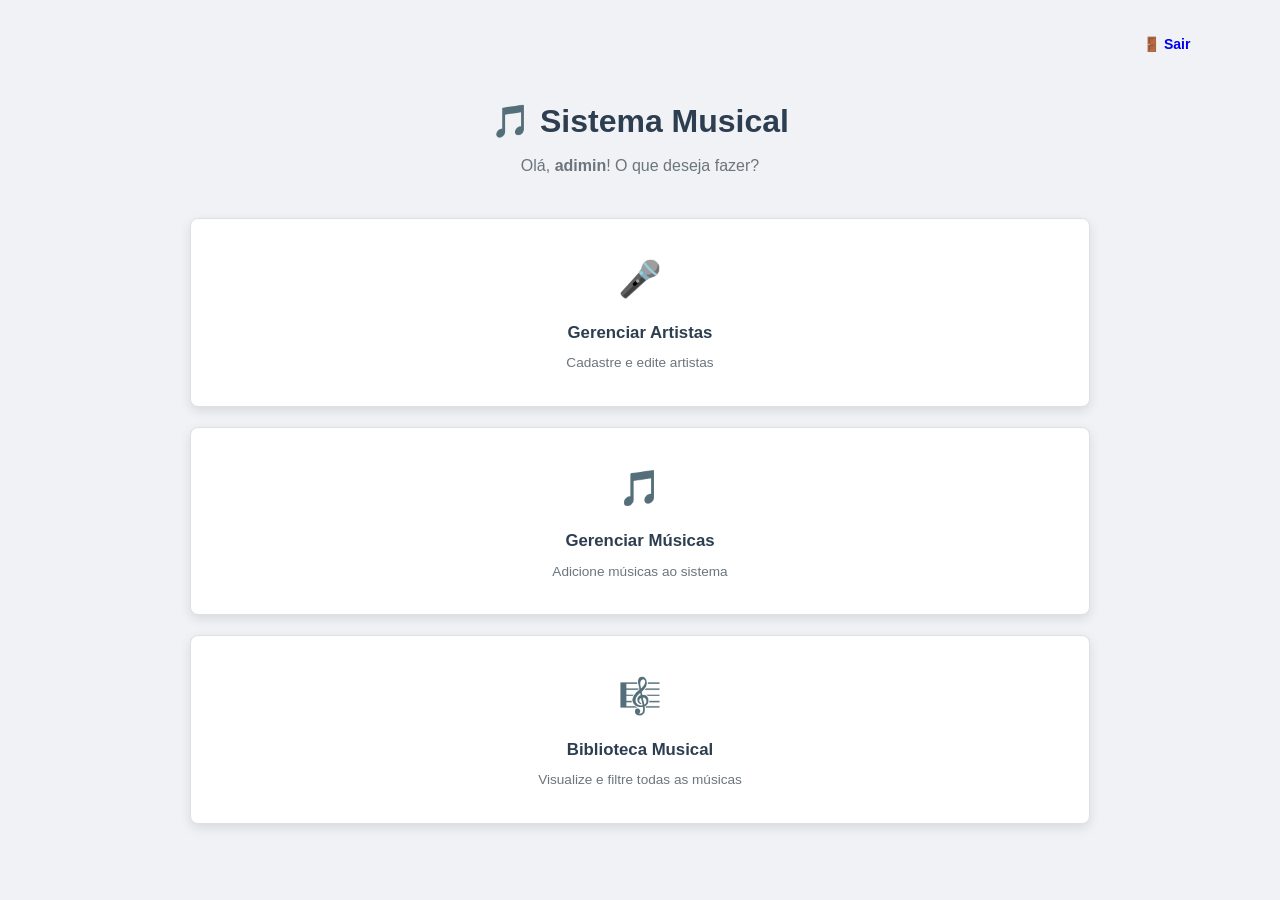
==== index.html @ 37819f77 "Aula 1" ====
<!DOCTYPE html>
<html lang="pt-br">

<head>
    <meta charset="UTF-8">
    <meta name="viewport" content="width=device-width, initial-scale=1.0">
    <title>Login - Sistema Musical</title>
    <link rel="icon" href="data:image/svg+xml,<svg xmlns=%27http://www.w3.org/2000/svg%27 viewBox=%270 0 100
100%27><text y=%27.9em%27 font-size=%2790%27>🎵</text></svg>">
    <link rel="stylesheet" href="styles.css">
</head>

<body>


    <div class="container">

        <div class="topbar">
            <a href="login.html" class="btn-back">🚪 Sair</a>
        </div>

        <div class="page-header">
            <h1>🎵 Sistema Musical</h1>
            <p>Olá, <strong>adimin</strong>! O que deseja fazer?</p>
        </div>

        <div class="menu-grid">

            <div class="menu-card">
                <a href="cadastro_artista.html">
                    <div class="menu-card-icon">🎤</div>
                    <div class="menu-card-title">Gerenciar Artistas</div>
                    <div class="menu-card-desc">Cadastre e edite artistas</div>
                </a>

            </div>
            <div class="menu-card">
                <a href="cadastro_musica.html">
                    <div class="menu-card-icon">🎵</div>
                    <div class="menu-card-title">Gerenciar Músicas</div>
                    <div class="menu-card-desc">Adicione músicas ao sistema</div>
                </a>
            </div>
            <div class="menu-card">
               <a href="listagem_musicais.html">
                    <div class="menu-card-icon">🎼</div>
                    <div class="menu-card-title">Biblioteca Musical</div>
                    <div class="menu-card-desc">Visualize e filtre todas as músicas</div>
                </a>
            </div>
        </div>
    </div>
</body>

</html>
---- styles.css ----
:root {
    --primary: #2c3e50;
    --blue: #3498db;
    --blue-dark: #2980b9;
    --green: #27ae60;
    --red: #e74c3c;
    --red-dark: #c0392b;
    --bg: #f0f2f5;
    --surface: #ffffff;
    --border: #dde1e7;
    --text: #2c3e50;
    --text-muted: #6c757d;
    --shadow-sm: 0 1px 3px rgba(0, 0, 0, .08);
    --shadow-md: 0 4px 12px rgba(0, 0, 0, .10);
    --radius: 8px;
    --font: 'Segoe UI', sistem-ui, apple-system, sans-serif;


}

*,
*::before,
*::after {
    margin: 0;
    padding: 0;
    box-sizing: border-box;
}


body {
    font-family: var(--font);
    background-color: var(--bg);
    color: var(--text);
    line-height: 1.6;
    min-height: 100vh;
}

form {
    background: var(--surface);
    padding: 2rem;
    border-radius: var(--radius);
    box-shadow: var(--shadow-md);
    margin-bottom: 2rem;
}

.form-grup {
    margin-bottom: 1.25rem;

}

label {
    display: block;
    margin-bottom: .4rem;
    font-size: .9rem;
    font-weight: 600;
    color: var(--primary)
}

input[type="text"],
input[type="password"],
textarea,
select {
    width: 100%;
    padding: .65rem .85rem;
    border: 1.5px solid var(var(--border));
    border-radius: 6px;
    font-size: .95rem;
    font-family: var(--font);
    color: var(--text);
    background-color: var(--surface);
    transition: border-color .2s, box-shadow .2s;
}

input:focus,
textarea:focus,
select:focus {
    outline: none;
    border-color: var(--blue);
    box-shadow: 0 0 0 3px rgba(52, 152, 219, .15);

}


.btn-primary,
.btn-edit,
.btn-delete,
.btn-music,
.btn-back,
.btn-youtube {
    display: inline-flex;
    align-items: center;
    justify-content: center;
    gap: .35rem;
    padding: .55rem 1.1rem;
    border: none;
    border-radius: 6px;
    font-size: .875rem;
    font-weight: 600;
    font-family: var(--font);
    cursor: pointer;
    text-decoration: none;
    white-space: nowrap;
    transition: background-color .2s, transform .15s box-shadow .2s;
}




.login-page {
    display: flex;
    justify-content: center;
    align-items: center;
    min-height: 100vh;
    background-color: var(--bg);
    padding: 1rem;
}

.login-card {
    background: var(--surface);
    padding: 2.5rem 2rem;
    border-radius: var(--radius);
    box-shadow: var(--shadow-md);
    width: 100%;
    max-width: 400px;
}

.login-card form {
    background: none;
    box-shadow: none;
    padding: 0;
    margin: 0;
}

.login-header {
    text-align: center;
    margin-bottom: 1.75rem;
}

.login-header h1 {
    font-size: 1.6rem;
    color: var(--primary);
    margin: .25rem;
}

.login-header p {
    color: var(--text-muted);
    font-size: .9rem;
}

.login-card .btn-primary {
    width: 100%;
    margin-top: .25rem;
}

.login-hint {
    margin-top: 1.25rem;
    padding: .75rem 1rem;
    background: var(--bg);
    border-radius: var(--radius);
    text-align: center;
    font-size: .82rem;
    color: var(--text-muted);
    border: 1px solid var(--border);
}

.login-hint code {
    background: #e9ecef;
    padding: .1rem .35rem;
    border-radius: 3px;
    font-size: .8rem;
}

.container {
    max-width: 1200px;
    margin: 0 auto;
    padding: 24px 32px;
}


.topbar {
    display: flex;
    justify-content: flex-end;
    margin-bottom: 2rem;
}

.page-header {
    text-align: center;
    margin-bottom: 2.5rem;
}
.page-header h1{
    font-size: 2rem;
    color: var(--primary);
    margin-bottom: .35rem;
}

.page-header p {
    color: var(--text-muted);
    font-size: 1rem;
}

.menu-grid{
    display: grid;
    grid-template-columns: repeat(auto-fit, minmax(240px, lfr));
    gap: 1.25rem;
    max-width: 900px;
    margin: 0 auto;

}


.menu-card{
    background: var(--surface);
    border-radius: var(--radius);
    box-shadow: var(--shadow-md);
    transition: trnsform .2s, box-shadow .2s;
    border: 1px solid var(--border);
}

.menu-card:hover{
    transform: translateY(-4px);
    box-shadow: 0 8px 20px rgba(0, 0, 0, .13);
}

.menu-card a {
    display: block;
    padding: 2rem 1.5rem;
    text-align: center;
    text-decoration: none;
    color: var(--text);
}

.menu-card-icon{
    font-size: 2.2rem;
    margin-bottom: .75rem;
}

.menu-card-title{
    font-size: 1.05rem;
    font-weight: 600;
    color: var(--primary);
    margin-bottom: .35rem;
}

.menu-card-desc{
    font-size: .85rem;
    color: var(--text-muted);
}
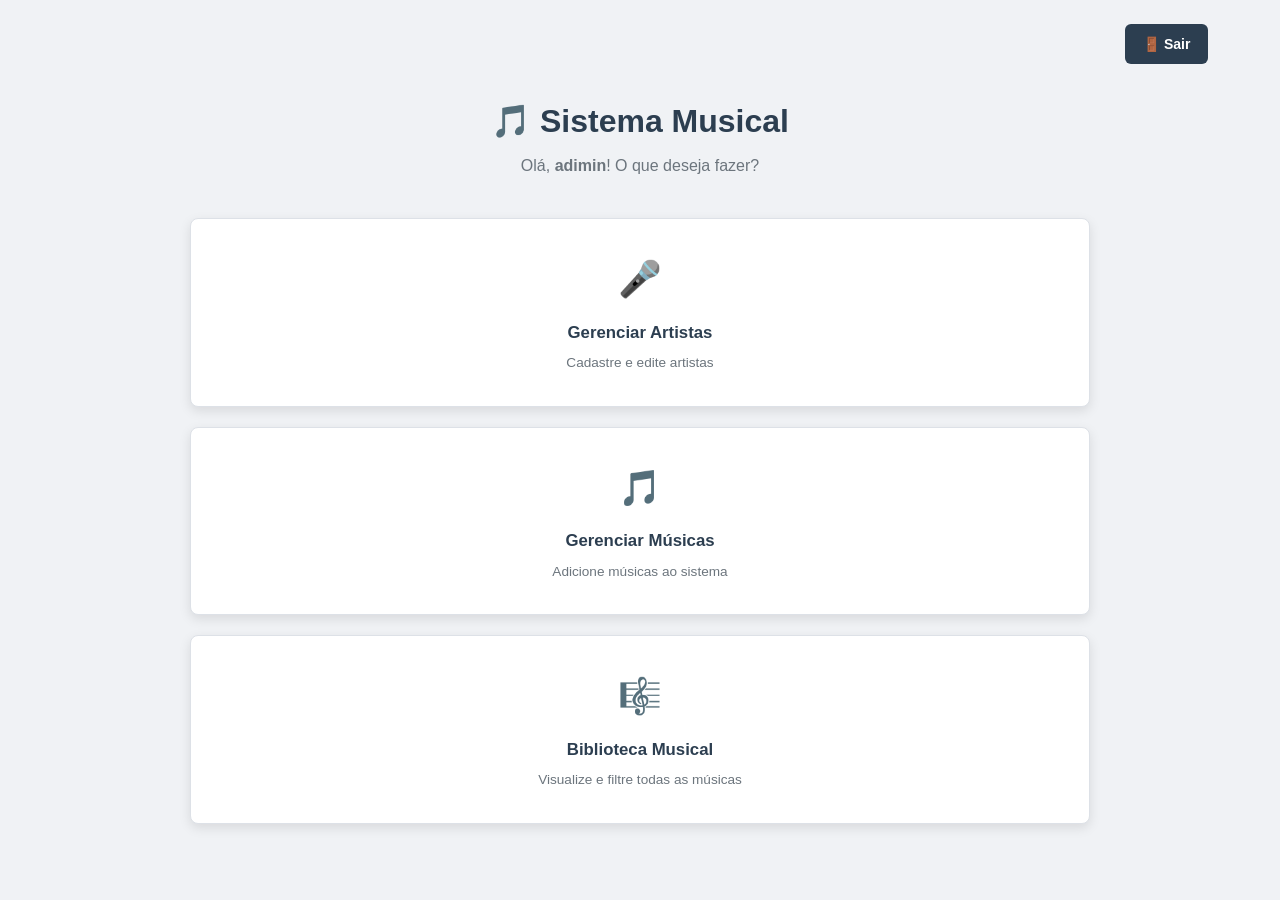
==== commit 17247c91: "Aula 2 rev01" ====
--- a/index.html
+++ b/index.html
@@ -42,7 +42,7 @@
                 </a>
             </div>
             <div class="menu-card">
-               <a href="listagem_musicais.html">
+               <a href="listagem_musicas.html">
                     <div class="menu-card-icon">🎼</div>
                     <div class="menu-card-title">Biblioteca Musical</div>
                     <div class="menu-card-desc">Visualize e filtre todas as músicas</div>
--- a/styles.css
+++ b/styles.css
@@ -104,6 +104,17 @@
 }
 
 
+.btn-primary {
+    padding: .65rem 1.4rem;
+    font-size: .95rem;
+    background: var(--blue);
+    color: #fff;
+}
+
+.btn-primary:hover      { background: var(--primary); color: #fff;}
+.btn-back               { background: var(--primary); color: #fff;}
+.btn-back:hover         {background: #1a252f;}
+
 
 
 .login-page {
@@ -187,18 +198,16 @@
     text-align: center;
     margin-bottom: 2.5rem;
 }
-.page-header h1{
+
+.page-header h1 {
     font-size: 2rem;
     color: var(--primary);
     margin-bottom: .35rem;
 }
 
-.page-header p {
-    color: var(--text-muted);
-    font-size: 1rem;
-}
-
-.menu-grid{
+.page-header p { color: var(--text-muted); font-size: 1rem;}
+
+.menu-grid {
     display: grid;
     grid-template-columns: repeat(auto-fit, minmax(240px, lfr));
     gap: 1.25rem;
@@ -208,7 +217,7 @@
 }
 
 
-.menu-card{
+.menu-card {
     background: var(--surface);
     border-radius: var(--radius);
     box-shadow: var(--shadow-md);
@@ -216,7 +225,7 @@
     border: 1px solid var(--border);
 }
 
-.menu-card:hover{
+.menu-card:hover {
     transform: translateY(-4px);
     box-shadow: 0 8px 20px rgba(0, 0, 0, .13);
 }
@@ -229,19 +238,210 @@
     color: var(--text);
 }
 
-.menu-card-icon{
+.menu-card-icon {
     font-size: 2.2rem;
     margin-bottom: .75rem;
 }
 
-.menu-card-title{
+.menu-card-title {
     font-size: 1.05rem;
     font-weight: 600;
     color: var(--primary);
     margin-bottom: .35rem;
 }
 
-.menu-card-desc{
+.menu-card-desc {
     font-size: .85rem;
     color: var(--text-muted);
+}
+
+/* AULA 2 Listagem de musicas */
+
+.btn-edit {
+    background: var(--blue);
+    color: #fff;
+}
+
+.btn-edit:hover {
+    background: var(--blue-dark);
+}
+
+.btn-delete {
+    background: var(--red);
+    color: #fff;
+}
+
+.btn-delete:hover {
+    background: var(--red-dark);
+}
+
+
+.btn-youtube {
+    background: #ff0000;
+    color: #fff;
+}
+
+.btn-youtube:hover {
+    background: #cc0000;
+}
+
+
+
+h2 {
+    font-size: 1.75rem;
+    font-weight: 600;
+    color: var(--primary);
+    margin-bottom: 1.5rem;
+    padding-bottom: .75rem;
+    border-bottom: 2px solid var(--border);
+}
+
+.page-header-bar {
+    display: flex;
+    align-items: center;
+    justify-content: space-between;
+    gap: 1rem;
+    margin-bottom: 1.5rem;
+    padding-bottom: .75rem;
+    border-bottom: 2px solid var(--border);
+    flex-wrap: wrap;
+}
+
+
+
+.page-header-bar h2 {
+    margin: 0;
+    padding: 0;
+    border: none;
+    font-size: 1.75rem;
+    font-weight: 600;
+    color: var(--primary);
+}
+
+
+.page-header-bar .header-actions {
+    display: flex;
+    gap: .6rem;
+    flex-wrap: wrap;
+    align-items: center;
+}
+
+
+.table-container {
+    background: var(--surface);
+    border-radius: var(--radius);
+    box-shadow: var(--shadow-md);
+    overflow: hidden;
+    margin: 1.5rem;
+}
+
+table {
+    width: 100%;
+    border-collapse: collapse;
+}
+
+th,
+td {
+    padding: 12px 16px;
+    text-align: left;
+    vertical-align: middle;
+    border-bottom: 1px solid var(--border);
+}
+
+th {
+    background: var(--primary);
+    color: #fff;
+    font-size: .82rem;
+    font-width: 600;
+    letter-spacing: .04em;
+    text-transform: uppercase;
+    white-space: nowrap;
+}
+
+
+tbody tr:last-child td {
+    border-bottom: none;
+}
+
+tbody tr:hover {
+    background-color: #f8fafc;
+}
+
+
+.col-foto,
+.col-capa {
+    width: 90px;
+    white-space: nowrap;
+}
+
+.col-youtube {
+    width: 110px;
+    white-space: nowrap;
+}
+
+.col-acoes {
+    white-space: nowrap;
+}
+
+.action-buttons {
+    display: flex;
+    gap: 6px;
+    align-items: center;
+    flex-wrap: nowrap;
+}
+
+.table-thimbnail {
+    width: 60px;
+    height: 60px;
+    object-fit: cover;
+    border-radius: 6px;
+    display: block;
+}
+
+
+.no-image {
+    width: 60px;
+    height: 60px;
+    background: var(--bg);
+    border: 1.5px dashed var(--border);
+    border-radius: 6px;
+    display: flex;
+    align-items: center;
+    justify-content: center;
+    font-size: .7rem;
+    color: var(--text-muted);
+    text-align: center;
+    line-height: 1.2;
+}
+
+td.empty-cell {
+    text-align: center;
+    color: var(--text-muted);
+    padding: 2rem;
+    font-size: .95rem;
+}
+
+
+
+.filter-group {
+    display: flex;
+    gap: 1rem;
+    flex-wrap: wrap;
+    margin-bottom: 1rem;
+}
+
+.filter-item {
+    flex: 1;
+    min-width: 180px;
+}
+
+.filter-item label {
+    font-size: .82rem;
+}
+
+.filter-actions {
+    display: flex;
+    gap: .75rem;
+    align-items: center;
+
 }
